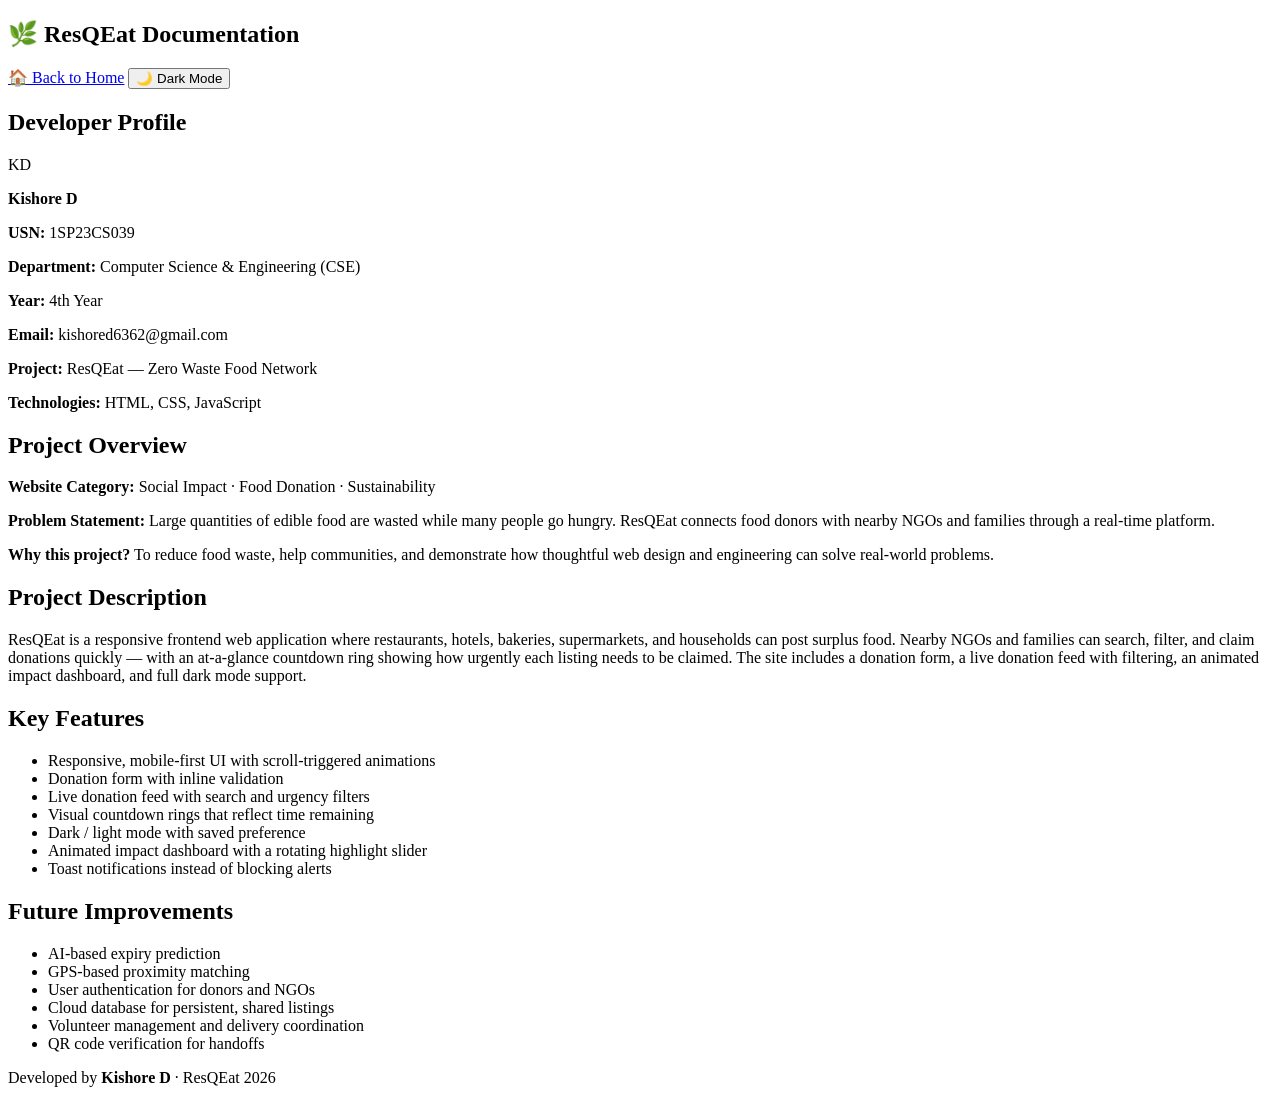
==== docs/documentation.html @ 538a2867 "first commit" ====
<!DOCTYPE html>
<html lang="en">
<head>
<meta charset="UTF-8">
<meta name="viewport" content="width=device-width, initial-scale=1.0">
<title>ResQEat Documentation</title>
<link rel="stylesheet" href="style.css">
</head>
<body class="doc-body">

<header class="doc-header">
    <h2>🌿 ResQEat Documentation</h2>
    <div class="doc-header-actions">
        <a class="btn" href="index.html">🏠 Back to Home</a>
        <button class="btn" onclick="toggleTheme()" id="theme-toggle">🌙 Dark Mode</button>
    </div>
</header>

<div class="doc-container">

    <div class="doc-card">
        <h2>Developer Profile</h2>
        <div class="profile">
            <div class="profile-fallback">KD</div>
            <div class="profile-info">
                <p><strong>Kishore D</strong></p>
                <p><b>USN:</b> 1SP23CS039</p>
                <p><b>Department:</b> Computer Science &amp; Engineering (CSE)</p>
                <p><b>Year:</b> 4th Year</p>
                <p><b>Email:</b> kishored6362@gmail.com</p>
                <p><b>Project:</b> ResQEat — Zero Waste Food Network</p>
                <p><b>Technologies:</b> HTML, CSS, JavaScript</p>
            </div>
        </div>
    </div>

    <div class="doc-card">
        <h2>Project Overview</h2>
        <p><b>Website Category:</b> Social Impact · Food Donation · Sustainability</p>
        <p><b>Problem Statement:</b> Large quantities of edible food are wasted while many people go hungry. ResQEat connects food donors with nearby NGOs and families through a real-time platform.</p>
        <p><b>Why this project?</b> To reduce food waste, help communities, and demonstrate how thoughtful web design and engineering can solve real-world problems.</p>
    </div>

    <div class="doc-card">
        <h2>Project Description</h2>
        <p>ResQEat is a responsive frontend web application where restaurants, hotels, bakeries, supermarkets, and households can post surplus food. Nearby NGOs and families can search, filter, and claim donations quickly — with an at-a-glance countdown ring showing how urgently each listing needs to be claimed. The site includes a donation form, a live donation feed with filtering, an animated impact dashboard, and full dark mode support.</p>
    </div>

    <div class="doc-card">
        <h2>Key Features</h2>
        <ul>
            <li>Responsive, mobile-first UI with scroll-triggered animations</li>
            <li>Donation form with inline validation</li>
            <li>Live donation feed with search and urgency filters</li>
            <li>Visual countdown rings that reflect time remaining</li>
            <li>Dark / light mode with saved preference</li>
            <li>Animated impact dashboard with a rotating highlight slider</li>
            <li>Toast notifications instead of blocking alerts</li>
        </ul>
    </div>

    <div class="doc-card">
        <h2>Future Improvements</h2>
        <ul>
            <li>AI-based expiry prediction</li>
            <li>GPS-based proximity matching</li>
            <li>User authentication for donors and NGOs</li>
            <li>Cloud database for persistent, shared listings</li>
            <li>Volunteer management and delivery coordination</li>
            <li>QR code verification for handoffs</li>
        </ul>
    </div>

</div>

<footer class="doc-footer">Developed by <b>Kishore D</b> · ResQEat 2026</footer>

<script src="script.js"></script>
</body>
</html>
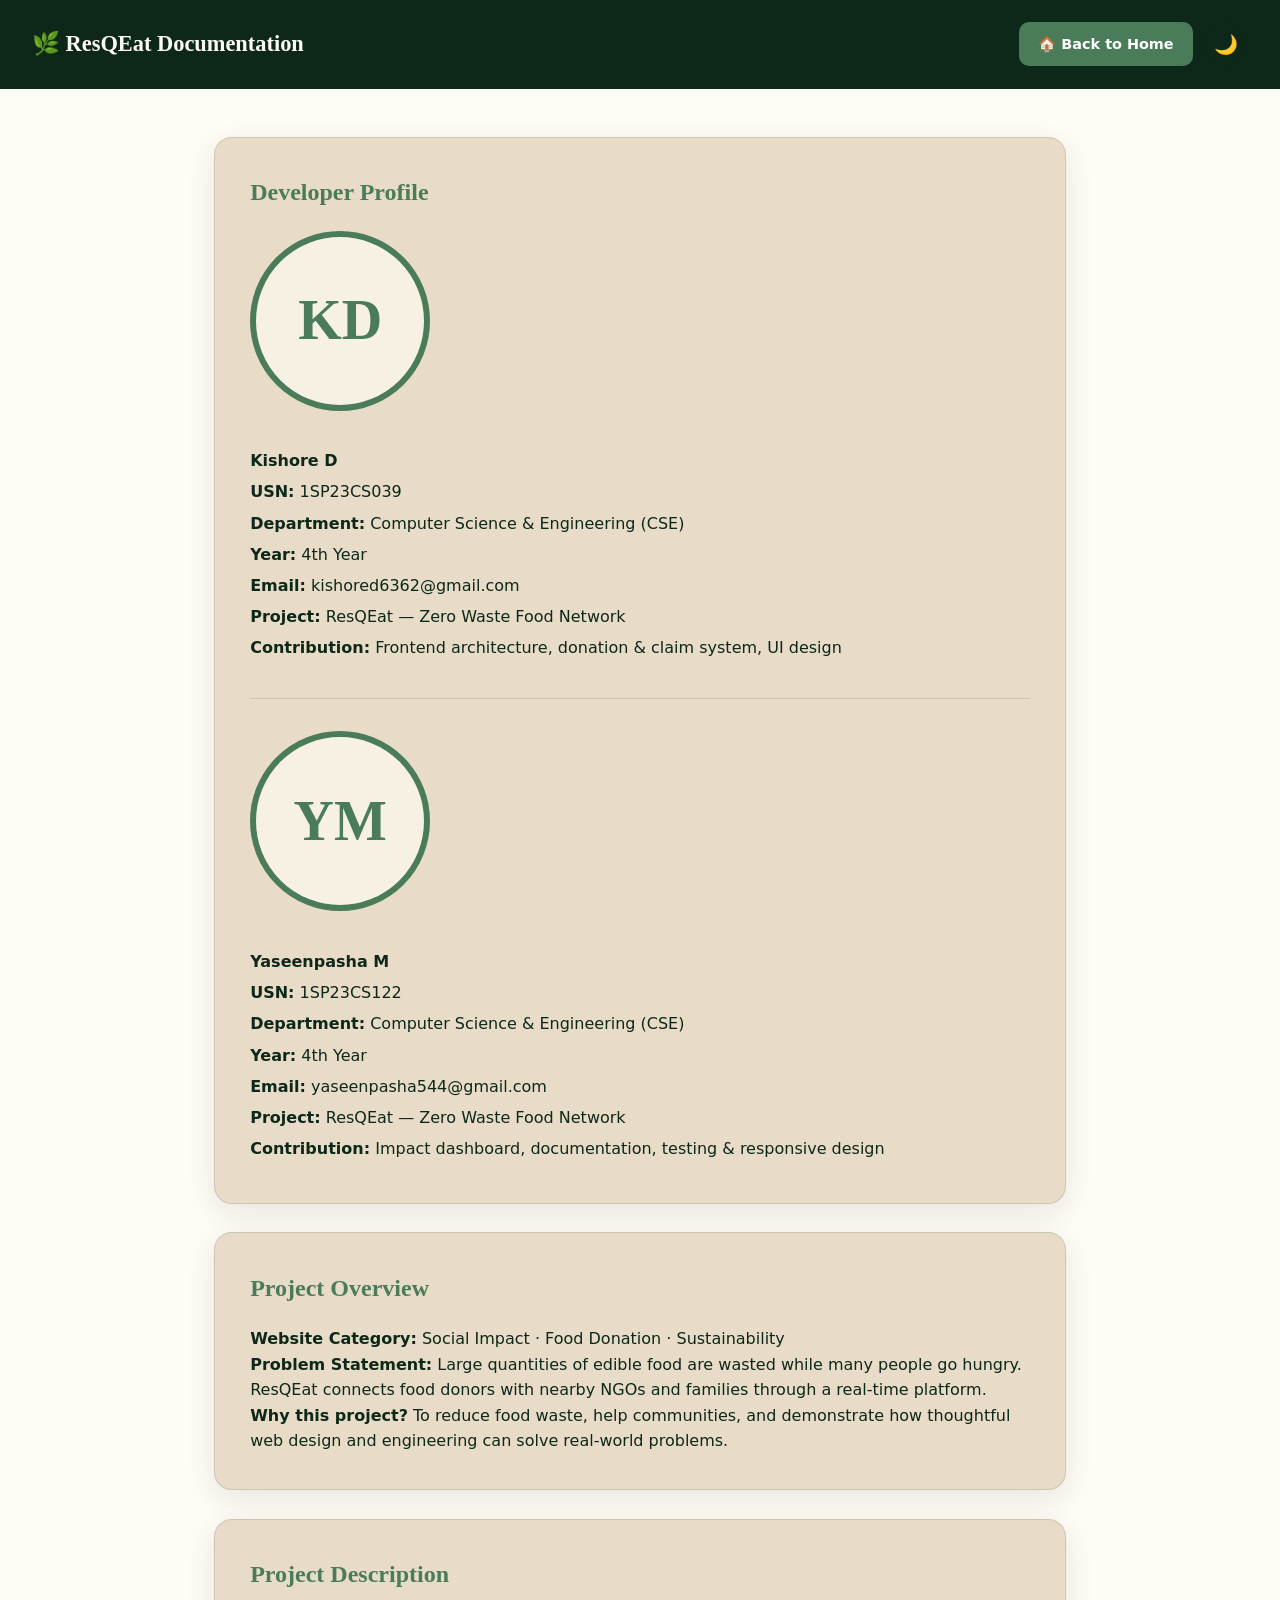
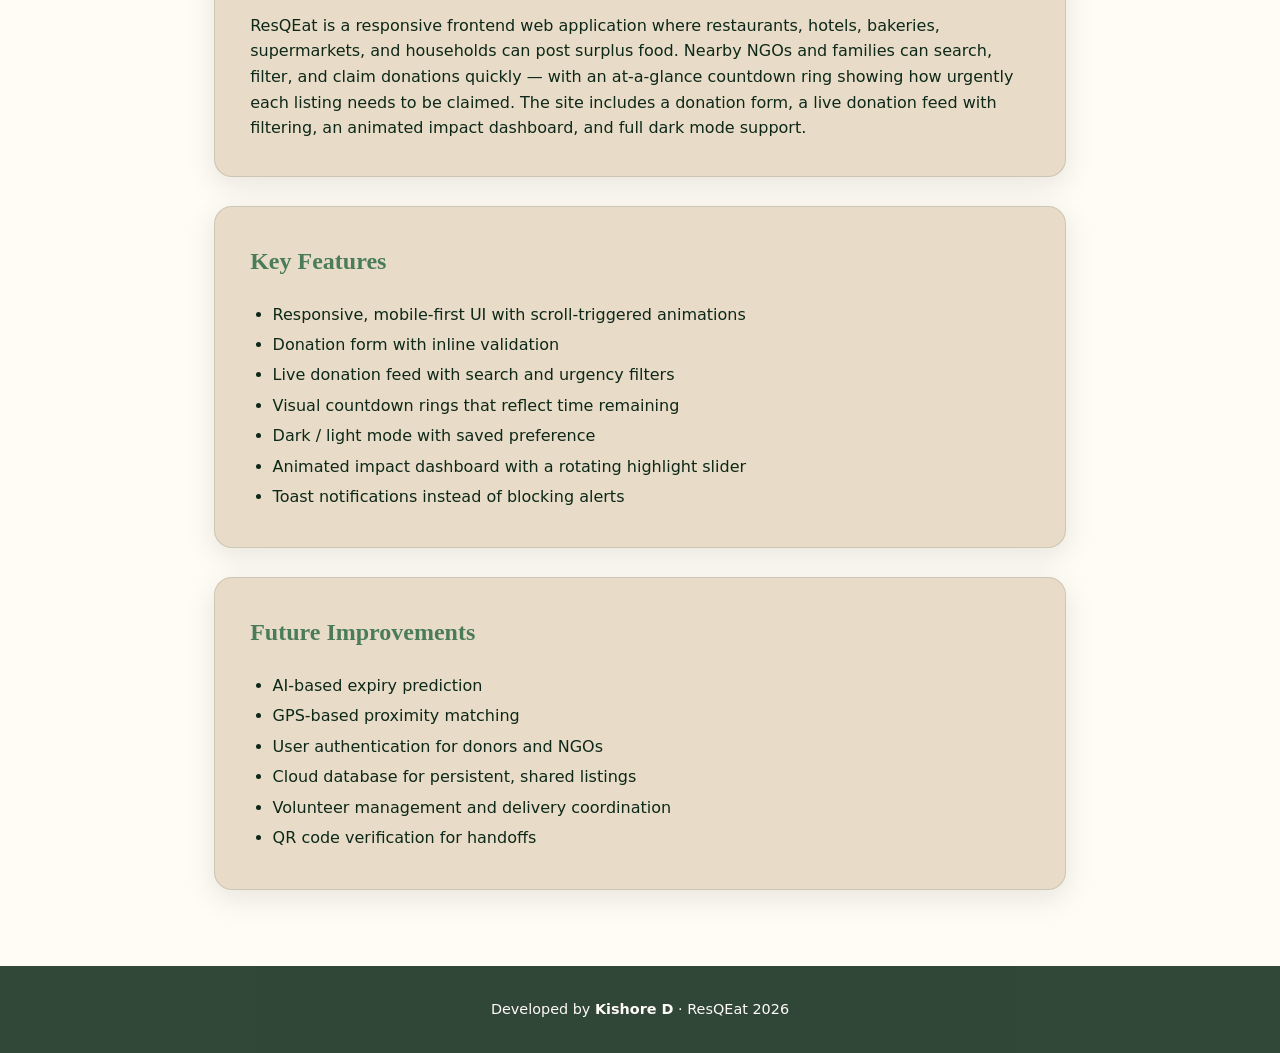
==== commit 08ab37c1: "Link documentation page and update paths" ====
--- a/docs/documentation.html
+++ b/docs/documentation.html
@@ -4,14 +4,14 @@
 <meta charset="UTF-8">
 <meta name="viewport" content="width=device-width, initial-scale=1.0">
 <title>ResQEat Documentation</title>
-<link rel="stylesheet" href="style.css">
+<link rel="stylesheet" href="../src/style.css">
 </head>
 <body class="doc-body">
 
 <header class="doc-header">
     <h2>🌿 ResQEat Documentation</h2>
     <div class="doc-header-actions">
-        <a class="btn" href="index.html">🏠 Back to Home</a>
+        <a class="btn" href="../index.html">🏠 Back to Home</a>
         <button class="btn" onclick="toggleTheme()" id="theme-toggle">🌙 Dark Mode</button>
     </div>
 </header>
@@ -29,7 +29,20 @@
                 <p><b>Year:</b> 4th Year</p>
                 <p><b>Email:</b> kishored6362@gmail.com</p>
                 <p><b>Project:</b> ResQEat — Zero Waste Food Network</p>
-                <p><b>Technologies:</b> HTML, CSS, JavaScript</p>
+                <p><b>Contribution:</b> Frontend architecture, donation & claim system, UI design</p>
+            </div>
+        </div>
+        <hr style="border:none;border-top:1px solid var(--line);margin:2rem 0;">
+        <div class="profile">
+            <div class="profile-fallback">YM</div>
+            <div class="profile-info">
+                <p><strong>Yaseenpasha M</strong></p>
+                <p><b>USN:</b> 1SP23CS122</p>
+                <p><b>Department:</b> Computer Science &amp; Engineering (CSE)</p>
+                <p><b>Year:</b> 4th Year</p>
+                <p><b>Email:</b> yaseenpasha544@gmail.com</p>
+                <p><b>Project:</b> ResQEat — Zero Waste Food Network</p>
+                <p><b>Contribution:</b> Impact dashboard, documentation, testing & responsive design</p>
             </div>
         </div>
     </div>
@@ -75,6 +88,6 @@
 
 <footer class="doc-footer">Developed by <b>Kishore D</b> · ResQEat 2026</footer>
 
-<script src="script.js"></script>
+<script src="../src/script.js"></script>
 </body>
 </html>
--- a/src/style.css
+++ b/src/style.css
@@ -0,0 +1,1048 @@
+/* ============================================
+   ResQEat — Design Tokens
+   Note: Google Fonts import is best-effort. If it can't
+   load (offline / sandboxed preview), font stacks below
+   fall back to system serif/sans/mono so the page never
+   depends on network access to render.
+   ============================================ */
+@import url('https://fonts.googleapis.com/css2?family=Fraunces:ital,opsz,wght@0,9..144,400;0,9..144,500;0,9..144,600;0,9..144,700;0,9..144,900;1,9..144,500&family=Inter:wght@400;500;600;700;800&family=JetBrains+Mono:wght@400;500;700&display=swap');
+
+:root {
+    --ink: #0D2818;
+    --ink-soft: #1A3A26;
+    --paper: #FFFBF5;
+    --paper-dim: #F7F1E4;
+    --card: #E8DCC8;
+    --sage: #4A7C59;
+    --sage-light: #6B9C7A;
+    --urgent: #FF6B35;
+    --urgent-soft: #FFE4D6;
+    --line: rgba(13, 40, 24, 0.12);
+    --shadow: 0 8px 30px rgba(13, 40, 24, 0.10);
+    --shadow-lg: 0 20px 60px rgba(13, 40, 24, 0.18);
+
+    --font-display: 'Fraunces', Georgia, 'Times New Roman', serif;
+    --font-body: 'Inter', system-ui, -apple-system, Segoe UI, Roboto, sans-serif;
+    --font-mono: 'JetBrains Mono', 'Courier New', monospace;
+
+    --radius: 18px;
+    --ease: cubic-bezier(0.22, 1, 0.36, 1);
+}
+
+body.dark {
+    --ink: #F7F1E4;
+    --ink-soft: #E8DCC8;
+    --paper: #0A1810;
+    --paper-dim: #0F2016;
+    --card: #14261B;
+    --sage: #6B9C7A;
+    --sage-light: #8CBF9A;
+    --urgent: #FF8557;
+    --urgent-soft: #3A2318;
+    --line: rgba(247, 241, 228, 0.10);
+    --shadow: 0 8px 30px rgba(0, 0, 0, 0.35);
+    --shadow-lg: 0 20px 60px rgba(0, 0, 0, 0.5);
+}
+
+* { margin: 0; padding: 0; box-sizing: border-box; }
+
+@media (prefers-reduced-motion: reduce) {
+    *, *::before, *::after {
+        animation-duration: 0.01ms !important;
+        animation-iteration-count: 1 !important;
+        transition-duration: 0.01ms !important;
+        scroll-behavior: auto !important;
+    }
+}
+
+html { scroll-behavior: smooth; }
+
+body {
+    font-family: var(--font-body);
+    background: var(--paper);
+    color: var(--ink);
+    line-height: 1.6;
+    transition: background 0.5s var(--ease), color 0.5s var(--ease);
+    overflow-x: hidden;
+}
+
+::selection { background: var(--urgent); color: white; }
+
+a { color: inherit; }
+
+button {
+    font-family: inherit;
+    cursor: pointer;
+}
+
+:focus-visible {
+    outline: 3px solid var(--urgent);
+    outline-offset: 3px;
+    border-radius: 4px;
+}
+
+/* ============================================
+   Loading Screen
+   ============================================ */
+.loading-screen {
+    position: fixed;
+    inset: 0;
+    background: var(--ink);
+    z-index: 9999;
+    display: flex;
+    align-items: center;
+    justify-content: center;
+    transition: opacity 0.8s var(--ease), visibility 0.8s;
+}
+
+.loader { text-align: center; color: var(--paper); }
+
+.food-loader {
+    font-size: 3.5rem;
+    display: flex;
+    gap: 0.5rem;
+    justify-content: center;
+    margin-bottom: 1.2rem;
+}
+
+.food-loader span {
+    display: inline-block;
+    animation: bounce 1.2s var(--ease) infinite;
+}
+
+.food-loader span:nth-child(2) { animation-delay: 0.15s; }
+.food-loader span:nth-child(3) { animation-delay: 0.3s; }
+
+@keyframes bounce {
+    0%, 100% { transform: translateY(0); }
+    50% { transform: translateY(-16px); }
+}
+
+.loader p {
+    font-family: var(--font-display);
+    font-style: italic;
+    font-size: 1.15rem;
+    opacity: 0.85;
+    letter-spacing: 0.02em;
+}
+
+/* ============================================
+   Navbar
+   ============================================ */
+.navbar {
+    background: rgba(255, 251, 245, 0.85);
+    backdrop-filter: blur(16px) saturate(1.4);
+    -webkit-backdrop-filter: blur(16px) saturate(1.4);
+    position: sticky;
+    top: 0;
+    z-index: 1000;
+    border-bottom: 1px solid var(--line);
+    transition: background 0.5s var(--ease);
+}
+
+body.dark .navbar {
+    background: rgba(10, 24, 16, 0.85);
+}
+
+.nav-container {
+    max-width: 1300px;
+    margin: 0 auto;
+    padding: 1.1rem 2rem;
+    display: flex;
+    justify-content: space-between;
+    align-items: center;
+    gap: 1.5rem;
+}
+
+.logo {
+    font-family: var(--font-display);
+    font-size: 1.7rem;
+    font-weight: 700;
+    color: var(--sage);
+    display: flex;
+    align-items: center;
+    gap: 0.5rem;
+    letter-spacing: -0.01em;
+}
+
+.nav-links {
+    display: flex;
+    align-items: center;
+    gap: 2rem;
+}
+
+.nav-links a {
+    text-decoration: none;
+    color: var(--ink);
+    font-weight: 600;
+    font-size: 0.95rem;
+    position: relative;
+    padding: 0.3rem 0;
+    transition: color 0.3s;
+}
+
+.nav-links a::after {
+    content: '';
+    position: absolute;
+    left: 0;
+    bottom: -2px;
+    width: 0;
+    height: 2px;
+    background: var(--urgent);
+    transition: width 0.3s var(--ease);
+}
+
+.nav-links a:hover {
+    color: var(--sage);
+}
+
+.nav-links a:hover::after {
+    width: 100%;
+}
+
+.nav-right {
+    display: flex;
+    align-items: center;
+    gap: 1rem;
+}
+
+.nav-toggle {
+    display: none;
+    background: none;
+    border: none;
+    font-size: 1.6rem;
+    color: var(--ink);
+}
+
+#theme-toggle {
+    width: 44px;
+    height: 44px;
+    border: none;
+    border-radius: 50%;
+    cursor: pointer;
+    font-size: 1.2rem;
+    background: var(--ink);
+    color: var(--paper);
+    display: flex;
+    align-items: center;
+    justify-content: center;
+    transition: transform 0.5s var(--ease), background 0.4s;
+}
+
+#theme-toggle:hover {
+    transform: rotate(20deg) scale(1.08);
+}
+
+/* ============================================
+   Hero
+   ============================================ */
+.hero {
+    min-height: 100vh;
+    position: relative;
+    display: flex;
+    align-items: center;
+    justify-content: center;
+    text-align: center;
+    color: var(--paper);
+    background: var(--ink);
+    overflow: hidden;
+}
+
+.hero-bg {
+    position: absolute;
+    inset: 0;
+    background:
+        radial-gradient(ellipse 80% 60% at 30% 20%, rgba(74, 124, 89, 0.55), transparent 60%),
+        radial-gradient(ellipse 70% 50% at 80% 80%, rgba(255, 107, 53, 0.25), transparent 60%),
+        linear-gradient(160deg, #0D2818 0%, #14301F 55%, #0A1F14 100%);
+}
+
+.hero-grain {
+    position: absolute;
+    inset: 0;
+    opacity: 0.05;
+    background-image: url("data:image/svg+xml,%3Csvg xmlns='http://www.w3.org/2000/svg' width='100' height='100'%3E%3Cfilter id='n'%3E%3CfeTurbulence type='fractalNoise' baseFrequency='0.9' numOctaves='2' stitchTiles='stitch'/%3E%3C/filter%3E%3Crect width='100%25' height='100%25' filter='url(%23n)'/%3E%3C/svg%3E");
+    mix-blend-mode: overlay;
+}
+
+.hero-content {
+    position: relative;
+    z-index: 2;
+    max-width: 900px;
+    padding: 0 1.5rem;
+}
+
+.hero-eyebrow {
+    font-family: var(--font-mono);
+    font-size: 0.85rem;
+    letter-spacing: 0.15em;
+    text-transform: uppercase;
+    color: var(--sage-light);
+    display: inline-flex;
+    align-items: center;
+    gap: 0.6rem;
+    margin-bottom: 1.8rem;
+    opacity: 0;
+    animation: fadeUp 0.9s var(--ease) 0.1s forwards;
+}
+
+.pulse-dot {
+    width: 8px;
+    height: 8px;
+    border-radius: 50%;
+    background: var(--urgent);
+    box-shadow: 0 0 0 0 rgba(255, 107, 53, 0.7);
+    animation: pulse 2s infinite;
+}
+
+@keyframes pulse {
+    0% { box-shadow: 0 0 0 0 rgba(255, 107, 53, 0.6); }
+    70% { box-shadow: 0 0 0 10px rgba(255, 107, 53, 0); }
+    100% { box-shadow: 0 0 0 0 rgba(255, 107, 53, 0); }
+}
+
+.hero-content h1 {
+    font-family: var(--font-display);
+    font-weight: 900;
+    font-size: clamp(3.2rem, 9vw, 6.5rem);
+    line-height: 0.98;
+    letter-spacing: -0.02em;
+    margin-bottom: 1.5rem;
+    opacity: 0;
+    animation: fadeUp 0.9s var(--ease) 0.25s forwards;
+}
+
+.hero-content h1 em {
+    font-style: italic;
+    font-weight: 500;
+    color: var(--urgent);
+}
+
+.tagline {
+    font-family: var(--font-display);
+    font-style: italic;
+    font-size: clamp(1.4rem, 3vw, 1.9rem);
+    font-weight: 500;
+    color: var(--paper);
+    margin-bottom: 0.6rem;
+    opacity: 0;
+    animation: fadeUp 0.9s var(--ease) 0.4s forwards;
+}
+
+.subtag {
+    font-family: var(--font-body);
+    font-size: clamp(1rem, 2vw, 1.15rem);
+    font-weight: 400;
+    color: rgba(255, 251, 245, 0.72);
+    max-width: 560px;
+    margin: 0 auto 2.5rem;
+    opacity: 0;
+    animation: fadeUp 0.9s var(--ease) 0.48s forwards;
+}
+
+.hero-buttons {
+    display: flex;
+    gap: 1rem;
+    justify-content: center;
+    flex-wrap: wrap;
+    opacity: 0;
+    animation: fadeUp 0.9s var(--ease) 0.55s forwards;
+}
+
+@keyframes fadeUp {
+    from { opacity: 0; transform: translateY(24px); }
+    to { opacity: 1; transform: translateY(0); }
+}
+
+.cta-btn {
+    padding: 1rem 2rem;
+    border-radius: 100px;
+    font-size: 1rem;
+    font-weight: 700;
+    border: none;
+    cursor: pointer;
+    transition: transform 0.35s var(--ease), box-shadow 0.35s var(--ease), background 0.3s;
+}
+
+.cta-btn.primary {
+    background: var(--urgent);
+    color: white;
+    box-shadow: 0 10px 30px rgba(255, 107, 53, 0.35);
+}
+
+.cta-btn.primary:hover {
+    transform: translateY(-3px);
+    box-shadow: 0 16px 40px rgba(255, 107, 53, 0.45);
+}
+
+.cta-btn.secondary {
+    background: transparent;
+    border: 2px solid rgba(255, 251, 245, 0.4);
+    color: var(--paper);
+}
+
+.cta-btn.secondary:hover {
+    border-color: var(--paper);
+    background: rgba(255, 251, 245, 0.08);
+    transform: translateY(-3px);
+}
+
+.scroll-cue {
+    position: absolute;
+    bottom: 2.5rem;
+    left: 50%;
+    transform: translateX(-50%);
+    z-index: 2;
+    color: rgba(255, 251, 245, 0.5);
+    font-size: 1.4rem;
+    animation: bobble 2.2s ease-in-out infinite;
+}
+
+@keyframes bobble {
+    0%, 100% { transform: translate(-50%, 0); }
+    50% { transform: translate(-50%, 10px); }
+}
+
+/* ============================================
+   Sections
+   ============================================ */
+.section { padding: 7rem 0; }
+.section-alt { background: var(--paper-dim); }
+
+.container {
+    max-width: 1200px;
+    margin: 0 auto;
+    padding: 0 1.5rem;
+}
+
+.section-eyebrow {
+    font-family: var(--font-mono);
+    font-size: 0.8rem;
+    letter-spacing: 0.15em;
+    text-transform: uppercase;
+    color: var(--urgent);
+    text-align: center;
+    display: block;
+    margin-bottom: 0.8rem;
+    font-weight: 700;
+}
+
+.section-title {
+    text-align: center;
+    font-family: var(--font-display);
+    font-weight: 700;
+    font-size: clamp(2.2rem, 5vw, 3.2rem);
+    color: var(--ink);
+    margin-bottom: 1rem;
+    letter-spacing: -0.01em;
+}
+
+.section-sub {
+    text-align: center;
+    max-width: 560px;
+    margin: 0 auto 3.5rem;
+    color: var(--ink);
+    opacity: 0.65;
+    font-size: 1.05rem;
+}
+
+.reveal {
+    opacity: 0;
+    transform: translateY(30px);
+    transition: opacity 0.8s var(--ease), transform 0.8s var(--ease);
+}
+
+.reveal.in-view {
+    opacity: 1;
+    transform: translateY(0);
+}
+
+/* ============================================
+   How it Works
+   ============================================ */
+.steps-grid {
+    display: grid;
+    grid-template-columns: repeat(auto-fit, minmax(260px, 1fr));
+    gap: 2rem;
+}
+
+.step-card {
+    background: var(--card);
+    border-radius: var(--radius);
+    padding: 2.5rem 2rem;
+    position: relative;
+    transition: transform 0.4s var(--ease), box-shadow 0.4s var(--ease);
+    border: 1px solid var(--line);
+}
+
+.step-card:hover {
+    transform: translateY(-8px);
+    box-shadow: var(--shadow-lg);
+}
+
+.step-number {
+    font-family: var(--font-mono);
+    font-size: 0.85rem;
+    color: var(--sage);
+    font-weight: 700;
+    letter-spacing: 0.05em;
+    margin-bottom: 1rem;
+    display: block;
+}
+
+.icon {
+    font-size: 2.6rem;
+    margin-bottom: 1.2rem;
+    display: inline-block;
+}
+
+.step-card h3 {
+    font-family: var(--font-display);
+    font-size: 1.4rem;
+    font-weight: 600;
+    margin-bottom: 0.6rem;
+}
+
+.step-card p { opacity: 0.7; font-size: 0.98rem; }
+
+/* ============================================
+   Donate Form
+   ============================================ */
+.donate-form {
+    background: var(--card);
+    border-radius: 24px;
+    padding: 3rem;
+    border: 1px solid var(--line);
+    box-shadow: var(--shadow);
+}
+
+.form-grid {
+    display: grid;
+    grid-template-columns: repeat(auto-fit, minmax(260px, 1fr));
+    gap: 1.4rem;
+}
+
+.field {
+    display: flex;
+    flex-direction: column;
+    gap: 0.5rem;
+}
+
+.field label {
+    font-size: 0.82rem;
+    font-weight: 700;
+    text-transform: uppercase;
+    letter-spacing: 0.05em;
+    color: var(--sage);
+}
+
+.field input {
+    padding: 0.9rem 1.1rem;
+    border: 2px solid var(--line);
+    border-radius: 12px;
+    font-size: 1rem;
+    font-family: inherit;
+    background: var(--paper);
+    color: var(--ink);
+    transition: border-color 0.3s, box-shadow 0.3s;
+}
+
+.field input:focus {
+    border-color: var(--sage);
+    box-shadow: 0 0 0 4px rgba(74, 124, 89, 0.15);
+}
+
+.field input::placeholder { color: var(--ink); opacity: 0.35; }
+
+.submit-btn {
+    width: 100%;
+    padding: 1.1rem;
+    background: var(--ink);
+    color: var(--paper);
+    border: none;
+    border-radius: 14px;
+    font-size: 1.05rem;
+    font-weight: 700;
+    margin-top: 1.8rem;
+    transition: transform 0.3s var(--ease), background 0.3s;
+    display: flex;
+    align-items: center;
+    justify-content: center;
+    gap: 0.6rem;
+}
+
+.submit-btn:hover {
+    background: var(--sage);
+    transform: translateY(-2px);
+}
+
+.submit-btn:active { transform: translateY(0) scale(0.98); }
+
+/* ============================================
+   Live Donations
+   ============================================ */
+.filter-bar {
+    display: flex;
+    gap: 0.8rem;
+    flex-wrap: wrap;
+    margin-bottom: 2.5rem;
+    align-items: center;
+    justify-content: center;
+}
+
+.search-bar {
+    position: relative;
+    flex: 1 1 320px;
+    max-width: 420px;
+}
+
+.search-bar input {
+    width: 100%;
+    padding: 0.95rem 1.2rem 0.95rem 2.8rem;
+    border: 2px solid var(--line);
+    border-radius: 100px;
+    font-size: 1rem;
+    background: var(--card);
+    color: var(--ink);
+    font-family: inherit;
+}
+
+.search-bar input:focus {
+    border-color: var(--sage);
+    outline: none;
+}
+
+.search-icon {
+    position: absolute;
+    left: 1.1rem;
+    top: 50%;
+    transform: translateY(-50%);
+    opacity: 0.5;
+    pointer-events: none;
+}
+
+.filter-chip {
+    padding: 0.65rem 1.3rem;
+    border-radius: 100px;
+    border: 2px solid var(--line);
+    background: var(--card);
+    color: var(--ink);
+    font-weight: 600;
+    font-size: 0.9rem;
+    transition: all 0.3s var(--ease);
+}
+
+.filter-chip.active {
+    background: var(--sage);
+    border-color: var(--sage);
+    color: white;
+}
+
+.filter-chip:hover:not(.active) {
+    border-color: var(--sage);
+}
+
+.donations-grid {
+    display: grid;
+    grid-template-columns: repeat(auto-fit, minmax(320px, 1fr));
+    gap: 1.8rem;
+}
+
+.donation-card {
+    background: var(--card);
+    border-radius: var(--radius);
+    overflow: hidden;
+    border: 1px solid var(--line);
+    box-shadow: var(--shadow);
+    transition: transform 0.4s var(--ease), box-shadow 0.4s var(--ease);
+    display: flex;
+    flex-direction: column;
+    animation: cardIn 0.5s var(--ease) both;
+}
+
+@keyframes cardIn {
+    from { opacity: 0; transform: translateY(16px) scale(0.98); }
+    to { opacity: 1; transform: translateY(0) scale(1); }
+}
+
+.donation-card:hover {
+    transform: translateY(-10px);
+    box-shadow: var(--shadow-lg);
+}
+
+.card-header {
+    padding: 1.3rem 1.5rem 0;
+    display: flex;
+    justify-content: space-between;
+    align-items: flex-start;
+    gap: 1rem;
+}
+
+.card-header strong {
+    font-size: 0.95rem;
+    color: var(--sage);
+    font-weight: 700;
+}
+
+.ring-wrap {
+    position: relative;
+    width: 52px;
+    height: 52px;
+    flex-shrink: 0;
+}
+
+.ring-wrap svg { transform: rotate(-90deg); }
+
+.ring-bg { fill: none; stroke: var(--line); stroke-width: 4; }
+
+.ring-fg {
+    fill: none;
+    stroke: var(--urgent);
+    stroke-width: 4;
+    stroke-linecap: round;
+    transition: stroke-dashoffset 0.6s var(--ease), stroke 0.3s;
+}
+
+.ring-label {
+    position: absolute;
+    inset: 0;
+    display: flex;
+    align-items: center;
+    justify-content: center;
+    font-family: var(--font-mono);
+    font-size: 0.68rem;
+    font-weight: 700;
+    color: var(--ink);
+}
+
+.card-body { padding: 1rem 1.5rem 1.6rem; flex: 1; display: flex; flex-direction: column; }
+
+.card-body h3 {
+    font-family: var(--font-display);
+    font-size: 1.35rem;
+    font-weight: 600;
+    margin-bottom: 0.7rem;
+}
+
+.card-meta {
+    display: flex;
+    flex-wrap: wrap;
+    gap: 0.5rem 1rem;
+    margin-bottom: 1.2rem;
+    font-size: 0.9rem;
+    opacity: 0.75;
+}
+
+.card-meta span { display: flex; align-items: center; gap: 0.35rem; }
+
+.countdown-tag {
+    font-family: var(--font-mono);
+    font-weight: 700;
+    padding: 0.2rem 0.6rem;
+    border-radius: 8px;
+    background: var(--urgent-soft);
+    color: var(--urgent);
+    font-size: 0.82rem;
+}
+
+.claim-btn {
+    margin-top: auto;
+    width: 100%;
+    padding: 0.85rem;
+    background: var(--ink);
+    color: var(--paper);
+    border: none;
+    border-radius: 12px;
+    font-weight: 700;
+    font-size: 0.95rem;
+    transition: background 0.3s, transform 0.25s var(--ease);
+}
+
+.claim-btn:hover { background: var(--urgent); transform: translateY(-2px); }
+
+.empty-state {
+    grid-column: 1 / -1;
+    text-align: center;
+    padding: 4rem 2rem;
+    opacity: 0.6;
+}
+
+.empty-state .icon { font-size: 3rem; }
+
+/* ============================================
+   Impact
+   ============================================ */
+.stats-grid {
+    display: grid;
+    grid-template-columns: repeat(auto-fit, minmax(220px, 1fr));
+    gap: 2rem;
+    margin-bottom: 4rem;
+}
+
+.stat {
+    text-align: center;
+    padding: 2.5rem 1.5rem;
+    background: var(--card);
+    border-radius: var(--radius);
+    border: 1px solid var(--line);
+}
+
+.stat strong {
+    display: block;
+    font-family: var(--font-display);
+    font-size: 3rem;
+    font-weight: 700;
+    color: var(--sage);
+    line-height: 1;
+    margin-bottom: 0.6rem;
+}
+
+.stat span {
+    font-size: 0.9rem;
+    text-transform: uppercase;
+    letter-spacing: 0.08em;
+    font-weight: 700;
+    opacity: 0.6;
+}
+
+.slider-container {
+    position: relative;
+    max-width: 800px;
+    margin: 0 auto;
+    border-radius: var(--radius);
+    overflow: hidden;
+}
+
+.slides {
+    display: flex;
+    transition: transform 0.6s var(--ease);
+}
+
+.slide {
+    min-width: 100%;
+    padding: 4rem 2rem;
+    text-align: center;
+    font-family: var(--font-display);
+    font-size: 1.7rem;
+    font-weight: 500;
+    background: var(--ink);
+    color: var(--paper);
+}
+
+.slider-btn {
+    position: absolute;
+    top: 50%;
+    transform: translateY(-50%);
+    background: rgba(255, 251, 245, 0.15);
+    color: var(--paper);
+    border: none;
+    width: 44px;
+    height: 44px;
+    border-radius: 50%;
+    font-size: 1.4rem;
+    backdrop-filter: blur(6px);
+    transition: background 0.3s;
+}
+
+.slider-btn:hover { background: rgba(255, 251, 245, 0.3); }
+.slider-btn.prev { left: 1rem; }
+.slider-btn.next { right: 1rem; }
+
+.slider-dots {
+    display: flex;
+    justify-content: center;
+    gap: 0.5rem;
+    margin-top: 1.2rem;
+}
+
+.dot {
+    width: 8px;
+    height: 8px;
+    border-radius: 50%;
+    background: var(--line);
+    border: none;
+    transition: all 0.3s;
+    cursor: pointer;
+}
+
+.dot.active { background: var(--sage); width: 22px; border-radius: 4px; }
+
+/* ============================================
+   Toast
+   ============================================ */
+.toast-container {
+    position: fixed;
+    bottom: 1.8rem;
+    right: 1.8rem;
+    z-index: 5000;
+    display: flex;
+    flex-direction: column;
+    gap: 0.8rem;
+}
+
+.toast {
+    background: var(--ink);
+    color: var(--paper);
+    padding: 1rem 1.4rem;
+    border-radius: 14px;
+    box-shadow: var(--shadow-lg);
+    font-weight: 600;
+    font-size: 0.92rem;
+    display: flex;
+    align-items: center;
+    gap: 0.7rem;
+    max-width: 320px;
+    animation: toastIn 0.4s var(--ease);
+}
+
+.toast.leaving { animation: toastOut 0.35s var(--ease) forwards; }
+
+@keyframes toastIn {
+    from { opacity: 0; transform: translateX(40px); }
+    to { opacity: 1; transform: translateX(0); }
+}
+
+@keyframes toastOut {
+    to { opacity: 0; transform: translateX(40px) scale(0.95); }
+}
+
+/* ============================================
+   Footer
+   ============================================ */
+footer {
+    background: var(--ink);
+    color: var(--paper);
+    text-align: center;
+    padding: 2.5rem 1.5rem;
+    font-size: 0.9rem;
+    opacity: 0.85;
+}
+
+footer a { color: var(--sage-light); text-decoration: none; font-weight: 600; }
+
+/* ============================================
+   Documentation Page
+   ============================================ */
+.doc-body {
+    background: var(--paper);
+    color: var(--ink);
+    font-family: var(--font-body);
+    min-height: 100vh;
+}
+
+.doc-header {
+    background: var(--ink);
+    color: var(--paper);
+    padding: 1.4rem 2rem;
+    display: flex;
+    justify-content: space-between;
+    align-items: center;
+    flex-wrap: wrap;
+    gap: 1rem;
+}
+
+.doc-header h2 {
+    font-family: var(--font-display);
+    font-weight: 600;
+    font-size: 1.4rem;
+}
+
+.doc-header-actions { display: flex; gap: 0.7rem; }
+
+.btn {
+    background: var(--sage);
+    color: white;
+    padding: 0.65rem 1.2rem;
+    border: none;
+    border-radius: 10px;
+    text-decoration: none;
+    font-weight: 700;
+    font-size: 0.9rem;
+    display: inline-flex;
+    align-items: center;
+    gap: 0.4rem;
+    transition: transform 0.25s var(--ease), background 0.3s;
+}
+
+.btn:hover { transform: translateY(-2px); background: var(--urgent); }
+
+.doc-container {
+    max-width: 900px;
+    margin: 0 auto;
+    padding: 3rem 1.5rem;
+}
+
+.doc-card {
+    background: var(--card);
+    padding: 2.2rem;
+    border-radius: var(--radius);
+    box-shadow: var(--shadow);
+    margin-bottom: 1.8rem;
+    border: 1px solid var(--line);
+}
+
+.doc-card h2 {
+    font-family: var(--font-display);
+    font-weight: 600;
+    font-size: 1.5rem;
+    margin-bottom: 1.2rem;
+    color: var(--sage);
+}
+
+.profile {
+    display: flex;
+    gap: 2rem;
+    flex-wrap: wrap;
+    align-items: center;
+}
+
+.profile-pic {
+    width: 180px;
+    height: 180px;
+    border-radius: 50%;
+    object-fit: cover;
+    border: 6px solid var(--sage);
+    flex-shrink: 0;
+}
+
+.profile-fallback {
+    width: 180px;
+    height: 180px;
+    border-radius: 50%;
+    border: 6px solid var(--sage);
+    flex-shrink: 0;
+    display: flex;
+    align-items: center;
+    justify-content: center;
+    font-family: var(--font-display);
+    font-size: 3.5rem;
+    font-weight: 700;
+    background: var(--paper-dim);
+    color: var(--sage);
+}
+
+.profile-info p { margin: 0.35rem 0; }
+
+.doc-card ul { padding-left: 1.4rem; line-height: 1.9; }
+
+.doc-footer {
+    text-align: center;
+    padding: 2rem;
+    background: var(--ink);
+    color: var(--paper);
+}
+
+/* ============================================
+   Responsive
+   ============================================ */
+@media (max-width: 860px) {
+    .nav-links { display: none; }
+    .nav-toggle { display: block; }
+}
+
+@media (max-width: 600px) {
+    .section { padding: 4.5rem 0; }
+    .donate-form { padding: 1.8rem; }
+    .profile { justify-content: center; text-align: center; }
+    .profile-info { width: 100%; }
+}
